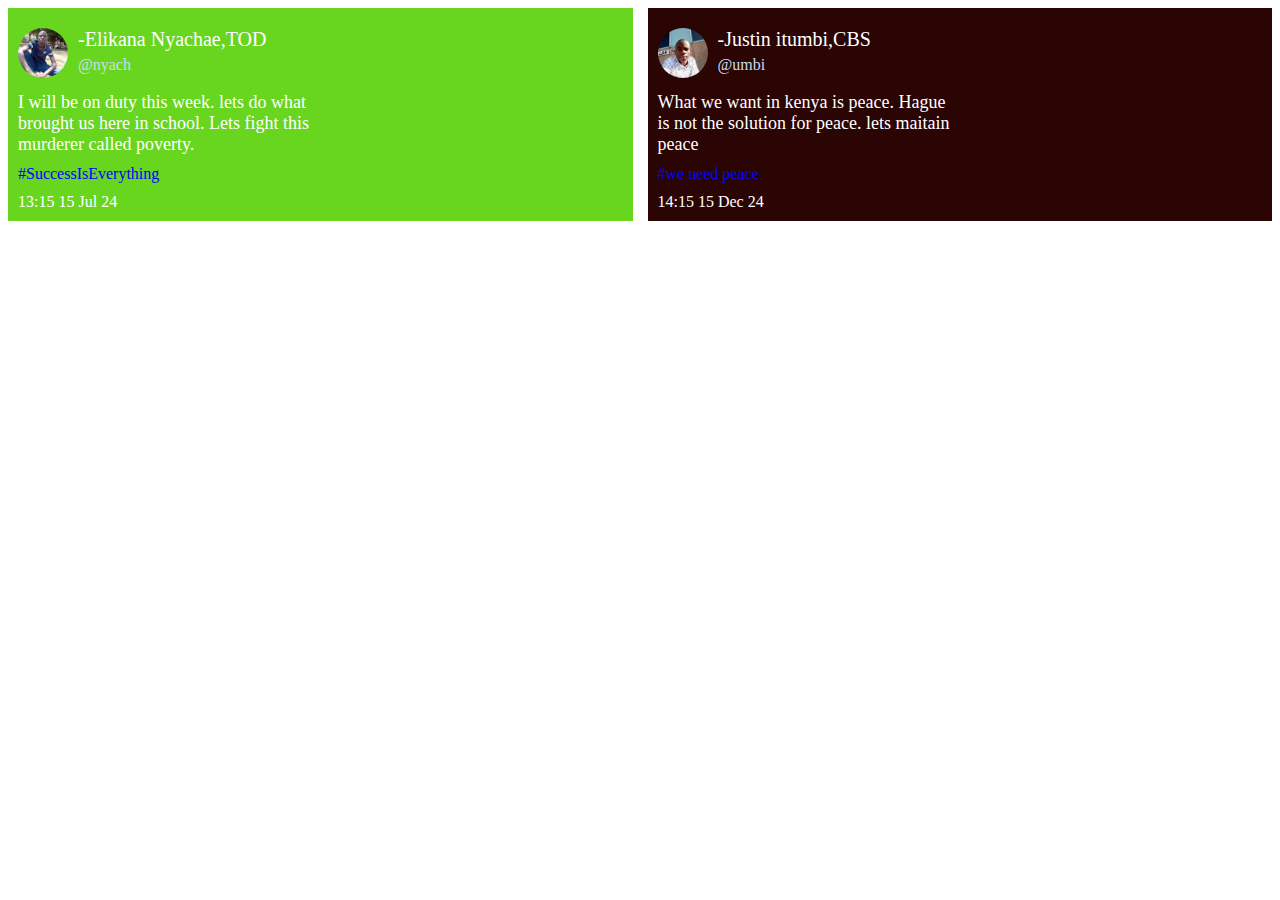
==== index.html @ b02dc900 "Update and rename div_grid&disply.html to index.html" ====
<!DOCTYPE html>
<html>
  <head>
    <title>div-practice</title>
    <link rel="stylesheet" href="div.css">
  </head>
  <body>
    <div class="div0">
      <div class="div-1">
      <div class="div-2">
        <div><img src="image10.jpg"></div>
        <div><p class="tweet_name">-Elikana Nyachae,TOD</p>
          <p class="tweet_tag">@nyach</p></div>
        
        </div>
      <div>
        <p class="tweet_body">
        I will be on duty this week. lets do what brought us here in school. Lets fight this murderer called poverty.
       </p>
      </div>
      <div>
        <p class="tweet-h">#SuccessIsEverything</p>
      </div>
      <div>
        <p class="tweet-t">13:15</p>
        <p class="tweet-d">15 Jul 24</p>
      </div>
    
    </div>
    <div class="div-01">
      <div class="div-2">
        <div><img src="image8.jpg"></div>
        <div><p class="tweet_name">-Justin itumbi,CBS</p>
          <p class="tweet_tag">@umbi</p></div>
        
        </div>
      <div>
        <p class="tweet_body">
        What we want in kenya is peace. Hague is not the solution for peace. lets maitain peace
       </p>
      </div>
      <div>
        <p class="tweet-h">#we need peace</p>
      </div>
      <div>
        <p class="tweet-t">14:15</p>
        <p class="tweet-d">15 Dec 24</p>
      </div>
    </div>
    </div>
  </body>
</html>
---- div.css ----
img{
  width: 50px;
  border-radius: 60%;
  height: 50px;
  object-fit: cover;
}
.div-2{
  display: grid;
  grid-template-columns: 50px 1fr;
  column-gap: 10px;
  margin-bottom: 10px;
  margin-top: 10px;
} 
p{
margin-top: 0px;
margin-bottom: 0px;
color: white;
}
.tweet_name{
color: white;
font-size: 20px;
margin-bottom: 5px;
}
.tweet_tag{
color: rgb(202, 220, 236);
}
.div-1{
background-color: rgb(104, 214, 31);
padding-left: 10px;
padding-bottom: 10px;
padding-top: 10px;
display: inline-block;
}
.tweet_body{
  font-family:'Times New Roman', Times, serif;
  font-size: 18px;
  width: 300px;
}
.tweet-h{
  color: blue;
  margin-top: 10px;
  margin-bottom: 10px;
}
.tweet-t,
.tweet-d{
  display: inline-block;
}
.div0{
  display: grid;
  grid-template-columns: 1fr 1fr;
  column-gap: 15px;
}
.div-01{
  background-color: rgb(43, 4, 4);
  padding-left: 10px;
padding-bottom: 10px;
padding-top: 10px;
display: inline-block;
}
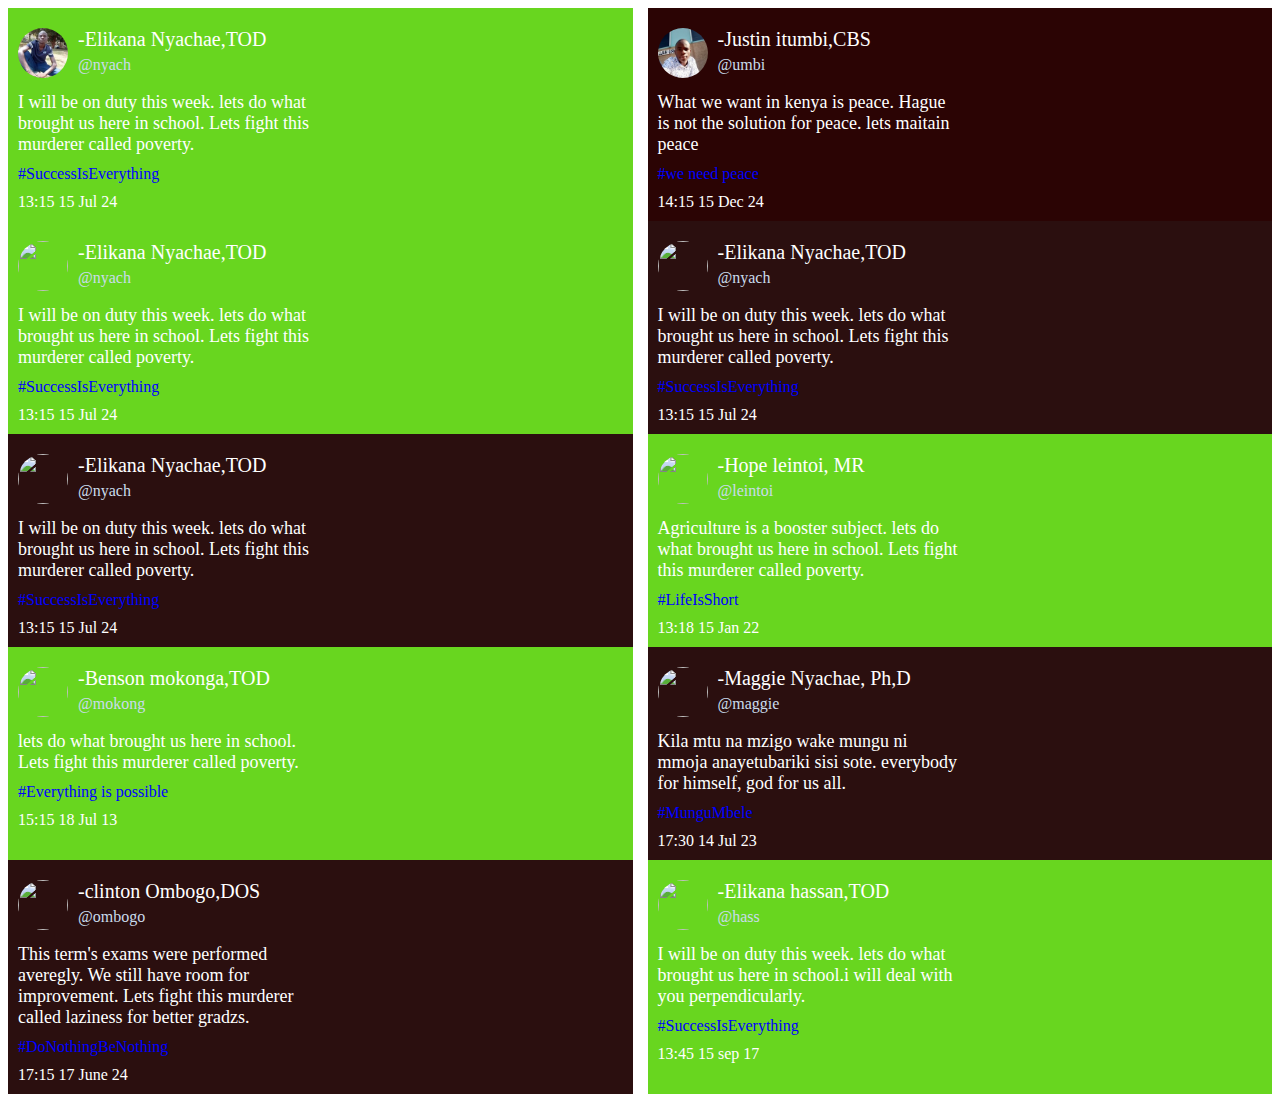
==== commit 007f3a7e: "Update index.html" ====
--- a/index.html
+++ b/index.html
@@ -47,10 +47,193 @@
         <p class="tweet-d">15 Dec 24</p>
       </div>
     </div>
+      <div class="div-1">
+      <div class="div-2">
+        <div><img src="images/image10.jpg"></div>
+        <div><p class="tweet_name">-Elikana Nyachae,TOD</p>
+          <p class="tweet_tag">@nyach</p></div>
+        
+        </div>
+      <div>
+        <p class="tweet_body">
+        I will be on duty this week. lets do what brought us here in school. Lets fight this murderer called poverty.
+       </p>
+      </div>
+      <div>
+        <p class="tweet-h">#SuccessIsEverything</p>
+      </div>
+      <div>
+        <p class="tweet-t">13:15</p>
+        <p class="tweet-d">15 Jul 24</p>
+      </div>
+    </div>
+
+    <div style="background-color: rgb(43, 15, 15)"; class="div-1">
+      <div class="div-2">
+        <div><img src="images/image10.jpg"></div>
+        <div><p class="tweet_name">-Elikana Nyachae,TOD</p>
+          <p class="tweet_tag">@nyach</p></div>
+        
+        </div>
+      <div>
+        <p class="tweet_body">
+        I will be on duty this week. lets do what brought us here in school. Lets fight this murderer called poverty.
+       </p>
+      </div>
+      <div>
+        <p class="tweet-h">#SuccessIsEverything</p>
+      </div>
+      <div>
+        <p class="tweet-t">13:15</p>
+        <p class="tweet-d">15 Jul 24</p>
+      </div>
+    
+    </div>
+
+
+    <div style="background-color: rgb(43, 15, 15)"; class="div-1">
+      <div class="div-2">
+        <div><img src="images/image10.jpg"></div>
+        <div><p class="tweet_name">-Elikana Nyachae,TOD</p>
+          <p class="tweet_tag">@nyach</p></div>
+        
+        </div>
+      <div>
+        <p class="tweet_body">
+        I will be on duty this week. lets do what brought us here in school. Lets fight this murderer called poverty.
+       </p>
+      </div>
+      <div>
+        <p class="tweet-h">#SuccessIsEverything</p>
+      </div>
+      <div>
+        <p class="tweet-t">13:15</p>
+        <p class="tweet-d">15 Jul 24</p>
+      </div>
+    
+    </div>
+
+
+    <div class="div-1">
+      <div class="div-2">
+        <div><img src="images/image2.jpg"></div>
+        <div><p class="tweet_name">-Hope leintoi, MR</p>
+          <p class="tweet_tag">@leintoi</p></div>
+        
+        </div>
+      <div>
+        <p class="tweet_body">
+        Agriculture is a booster subject. lets do what brought us here in school. Lets fight this murderer called poverty.
+       </p>
+      </div>
+      <div>
+        <p class="tweet-h">#LifeIsShort</p>
+      </div>
+      <div>
+        <p class="tweet-t">13:18</p>
+        <p class="tweet-d">15 Jan 22</p>
+      </div>
+    
+    </div>
+
+
+    <div class="div-1">
+      <div class="div-2">
+        <div><img src="images/image8.jpg"></div>
+        <div><p class="tweet_name">-Benson mokonga,TOD</p>
+          <p class="tweet_tag">@mokong</p></div>
+        
+        </div>
+      <div>
+        <p class="tweet_body">
+         lets do what brought us here in school. Lets fight this murderer called poverty.
+       </p>
+      </div>
+      <div>
+        <p class="tweet-h">#Everything is possible</p>
+      </div>
+      <div>
+        <p class="tweet-t">15:15</p>
+        <p class="tweet-d">18 Jul 13</p>
+      </div>
+    
+    </div>
+
+    <div style="background-color: rgb(43, 15, 15)"; class="div-1">
+      <div class="div-2">
+        <div><img src="images/image3.jpg"></div>
+        <div><p class="tweet_name">-Maggie Nyachae, Ph,D</p>
+          <p class="tweet_tag">@maggie</p></div>
+        
+        </div>
+      <div>
+        <p class="tweet_body">
+        Kila mtu na mzigo wake mungu ni mmoja anayetubariki sisi sote. everybody for himself, god for us all.
+       </p>
+      </div>
+      <div>
+        <p class="tweet-h">#MunguMbele</p>
+      </div>
+      <div>
+        <p class="tweet-t">17:30</p>
+        <p class="tweet-d">14 Jul 23</p>
+      </div>
+    
+    </div>
+
+
+
+    <div style="background-color: rgb(43, 15, 15)"; class="div-1">
+      <div class="div-2">
+        <div><img src="images/image7.jpg"></div>
+        <div><p class="tweet_name">-clinton Ombogo,DOS</p>
+          <p class="tweet_tag">@ombogo</p></div>
+        
+        </div>
+      <div>
+        <p class="tweet_body">
+        This term's exams were performed averegly. We still have room for improvement. Lets fight this murderer called laziness for better gradzs.
+       </p>
+      </div>
+      <div>
+        <p class="tweet-h">#DoNothingBeNothing</p>
+      </div>
+      <div>
+        <p class="tweet-t">17:15</p>
+        <p class="tweet-d">17 June 24</p>
+      </div>
+    
+    </div>
+
+    <div  class="div-1">
+      <div class="div-2">
+        <div><img src="images/image1.jpg"></div>
+        <div><p class="tweet_name">-Elikana hassan,TOD</p>
+          <p class="tweet_tag">@hass</p></div>
+        
+        </div>
+      <div>
+        <p class="tweet_body">
+        I will be on duty this week. lets do what brought us here in school.i will deal with you perpendicularly.
+       </p>
+      </div>
+      <div>
+        <p class="tweet-h">#SuccessIsEverything</p>
+      </div>
+      <div>
+        <p class="tweet-t">13:45</p>
+        <p class="tweet-d">15 sep 17</p>
+      </div>
+    
+    </div>
     </div>
   </body>
 </html>
 
+    </div>
+  </body>
+</html>
+
 
 
 
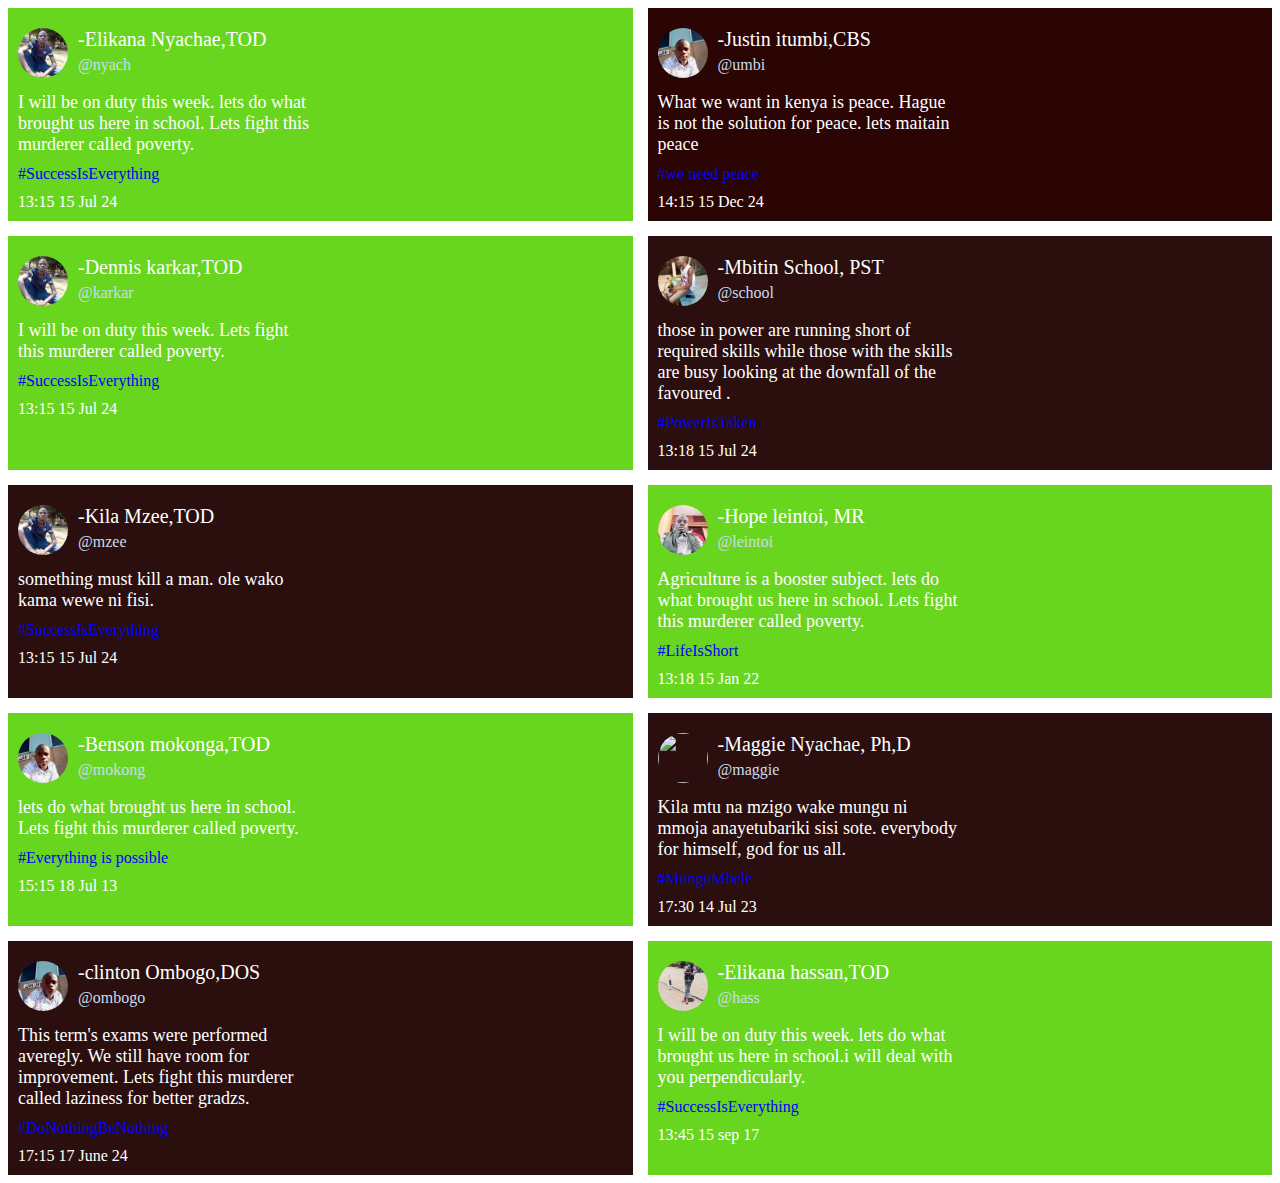
==== commit 7c2161bd: "Update index.html" ====
--- a/index.html
+++ b/index.html
@@ -49,14 +49,14 @@
     </div>
       <div class="div-1">
       <div class="div-2">
-        <div><img src="images/image10.jpg"></div>
-        <div><p class="tweet_name">-Elikana Nyachae,TOD</p>
-          <p class="tweet_tag">@nyach</p></div>
-        
-        </div>
-      <div>
-        <p class="tweet_body">
-        I will be on duty this week. lets do what brought us here in school. Lets fight this murderer called poverty.
+        <div><img src="image10.jpg"></div>
+        <div><p class="tweet_name">-Dennis karkar,TOD</p>
+          <p class="tweet_tag">@karkar</p></div>
+        
+        </div>
+      <div>
+        <p class="tweet_body">
+        I will be on duty this week. Lets fight this murderer called poverty.
        </p>
       </div>
       <div>
@@ -70,14 +70,37 @@
 
     <div style="background-color: rgb(43, 15, 15)"; class="div-1">
       <div class="div-2">
-        <div><img src="images/image10.jpg"></div>
-        <div><p class="tweet_name">-Elikana Nyachae,TOD</p>
-          <p class="tweet_tag">@nyach</p></div>
-        
-        </div>
-      <div>
-        <p class="tweet_body">
-        I will be on duty this week. lets do what brought us here in school. Lets fight this murderer called poverty.
+        <div><img src="image6.jpg"></div>
+        <div><p class="tweet_name">-Mbitin School, PST</p>
+          <p class="tweet_tag">@school</p></div>
+        
+        </div>
+      <div>
+        <p class="tweet_body">
+        those in power are running short of required skills while those with the skills are busy looking at the downfall of the favoured .
+       </p>
+      </div>
+      <div>
+        <p class="tweet-h">#PowerIsTaken</p>
+      </div>
+      <div>
+        <p class="tweet-t">13:18</p>
+        <p class="tweet-d">15 Jul 24</p>
+      </div>
+    
+    </div>
+
+
+    <div style="background-color: rgb(43, 15, 15)"; class="div-1">
+      <div class="div-2">
+        <div><img src="image10.jpg"></div>
+        <div><p class="tweet_name">-Kila Mzee,TOD</p>
+          <p class="tweet_tag">@mzee</p></div>
+        
+        </div>
+      <div>
+        <p class="tweet_body">
+          something must kill a man. ole wako kama wewe ni fisi.
        </p>
       </div>
       <div>
@@ -91,32 +114,9 @@
     </div>
 
 
-    <div style="background-color: rgb(43, 15, 15)"; class="div-1">
-      <div class="div-2">
-        <div><img src="images/image10.jpg"></div>
-        <div><p class="tweet_name">-Elikana Nyachae,TOD</p>
-          <p class="tweet_tag">@nyach</p></div>
-        
-        </div>
-      <div>
-        <p class="tweet_body">
-        I will be on duty this week. lets do what brought us here in school. Lets fight this murderer called poverty.
-       </p>
-      </div>
-      <div>
-        <p class="tweet-h">#SuccessIsEverything</p>
-      </div>
-      <div>
-        <p class="tweet-t">13:15</p>
-        <p class="tweet-d">15 Jul 24</p>
-      </div>
-    
-    </div>
-
-
     <div class="div-1">
       <div class="div-2">
-        <div><img src="images/image2.jpg"></div>
+        <div><img src="image2.jpg"></div>
         <div><p class="tweet_name">-Hope leintoi, MR</p>
           <p class="tweet_tag">@leintoi</p></div>
         
@@ -139,7 +139,7 @@
 
     <div class="div-1">
       <div class="div-2">
-        <div><img src="images/image8.jpg"></div>
+        <div><img src="image8.jpg"></div>
         <div><p class="tweet_name">-Benson mokonga,TOD</p>
           <p class="tweet_tag">@mokong</p></div>
         
@@ -161,7 +161,7 @@
 
     <div style="background-color: rgb(43, 15, 15)"; class="div-1">
       <div class="div-2">
-        <div><img src="images/image3.jpg"></div>
+        <div><img src="image3.jpg"></div>
         <div><p class="tweet_name">-Maggie Nyachae, Ph,D</p>
           <p class="tweet_tag">@maggie</p></div>
         
@@ -185,7 +185,7 @@
 
     <div style="background-color: rgb(43, 15, 15)"; class="div-1">
       <div class="div-2">
-        <div><img src="images/image7.jpg"></div>
+        <div><img src="image7.jpg"></div>
         <div><p class="tweet_name">-clinton Ombogo,DOS</p>
           <p class="tweet_tag">@ombogo</p></div>
         
@@ -207,7 +207,7 @@
 
     <div  class="div-1">
       <div class="div-2">
-        <div><img src="images/image1.jpg"></div>
+        <div><img src="image1.jpg"></div>
         <div><p class="tweet_name">-Elikana hassan,TOD</p>
           <p class="tweet_tag">@hass</p></div>
         
--- a/div.css
+++ b/div.css
@@ -49,6 +49,7 @@
   display: grid;
   grid-template-columns: 1fr 1fr;
   column-gap: 15px;
+  row-gap: 15px;
 }
 .div-01{
   background-color: rgb(43, 4, 4);
@@ -56,4 +57,4 @@
 padding-bottom: 10px;
 padding-top: 10px;
 display: inline-block;
-}+}
